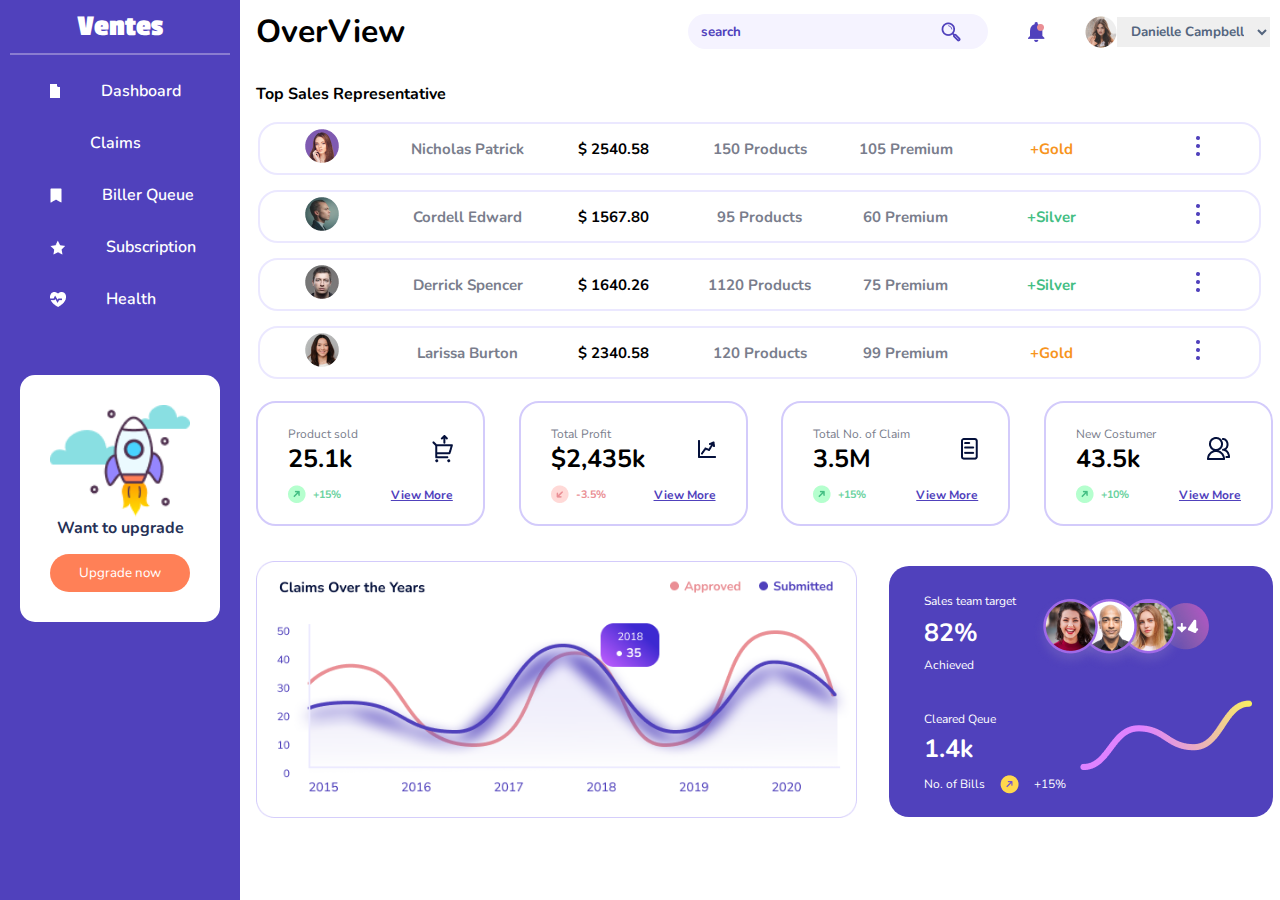
==== index.html @ ef834a9b "ventes" ====
<!DOCTYPE html>
<html lang="en">
<head>
    <meta charset="UTF-8">
    <meta name="viewport" content="width=device-width, initial-scale=1.0">
    <title>Document</title>
    <link rel="stylesheet" href="css/style.css">
</head>
<body>
        <section class="side-nav">
            <h1>Ventes</h1>
            <hr/>

            <div class="links">
            <li class="active"><a href=""><img src="images/path3.png" alt="">Dashboard</a></li>
              <li><a href=""><img src="images/Path3.png" alt=""><span>Claims</span></a></li>
              <li><a href=""><img src="images/Path2.png" alt=""><span>Biller Queue</span></a></li>
              <li><a href=""><img src="images/Path1.png" alt=""><span>Subscription</span></a></li>
              <li><a href=""><img src="images/Path.png" alt=""><span>Health</span></a></p></a></li>
            </div >
               
            <div class="side-nav_buttom">
                 <img src="images/ventes.png" alt="" class="ventes_img">
                 <p class="upgrade">Want to upgrade</p>
                 <button><a>Upgrade now</a></button>
            </div>
        </section>

        <main class="main-content">
            <header>
                <div class="header-content">
                <h1>OverView</h1>
                <section class="OverView">
                    <div class="search-engine">
                        <input type="text" placeholder="search"/>
                        <img src="images/search icon.png" alt="" class = "search">
                    </div>
                    <img src="images/Notification.png" alt="">
                    <div class="profile">
                    <img src="images/Profile icon.png" alt="" >
                    <div class="one">
                            <select name="" id="">
                                <option value="">Danielle Campbell</option>
                            </select>
                        </div>
                    </div>
                </header>

        <section class="top-sales">
             <p>Top Sales Representative</p>
             <table>
                <tr>
                    <th><img src="images/Bitmap (6).png" alt=""></th>
                    <th>Nicholas Patrick</th>
                    <th class="cents">$ 2540.58</th>
                    <th>150 Products</th>
                    <th>105 Premium</th>
                    <th class="gold">+Gold</th>
                    <th><img src="images/Group 73.png" alt=""></th>
                </tr>
                <tr>
                    <th><img src="images/Bitmap (7).png" alt=""></th>
                    <th>Cordell Edward</th>
                    <th class="cents">$ 1567.80</th>
                    <th>95 Products</th>
                    <th>60 Premium</th>
                    <th class="silver">+Silver</th>
                    <th><img src="images/Group 73.png" alt=""></th>
                </tr>
                <tr>
                    <th><img src="images/Bitmap (8).png" alt=""></th>
                    <th>Derrick Spencer</th>
                    <th class="cents">$ 1640.26</th>
                    <th>1120 Products</th>
                    <th>75 Premium</th>
                    <th class="silver">+Silver</th>
                    <th><img src="images/Group 73.png" alt=""></th>
                </tr>
                <tr>
                    <th><img src="images/Bitmap (9).png" alt=""></th>
                    <th>Larissa Burton</th>
                    <th class="cents">$ 2340.58</th>
                    <th>120 Products</th>
                    <th>99 Premium</th>
                    <th class="gold">+Gold</th>
                    <th><img src="images/Group 73.png" alt=""></th>
                </tr>
             </table>
        </section>

        <section class="sales">
            <section class="slaes-hightlight">
            <div class="sales-margin">
                <div>
                    <p>Product sold</p>
                    <h1>25.1k</h1>
              </div>
            <img src="images/Bitmap (10).png" alt="">
        </div>

          <div class="gains">
                <div class="roi">
                    <img src="images/increase.png" alt="">
                    <h6>+15%</h6>
               </div>

                <div class="report">
                    <p><a href="">View More</a></p>
                </div>
          </div>
    </section>  

            <section class="slaes-hightlight">
            <div class="sales-margin">
                <div>
                    <p>Total Profit</p>
                    <h1>$2,435k</h1>
              </div>
            <img src="images/Bitmap (11).png" alt="">
        </div>

          <div class="gains">
                <div class="roi">
                    <img src="images/reduce.png" alt="">
                    <h6 class="red">-3.5%</h6>
               </div>

                <div class="report">
                    <p><a href="">View More</a></p>
                </div>
          </div>
    </section>  

            <section class="slaes-hightlight">
            <div class="sales-margin">
                <div>
                    <p>Total No. of Claim</p>
                    <h1>3.5M</h1>
              </div>
            <img src="images/Bitmap (12).png" alt="">
        </div>

          <div class="gains">
                <div class="roi">
                    <img src="images/increase.png" alt="">
                    <h6>+15%</h6>
               </div>

                <div class="report">
                    <p><a href="">View More</a></p>
                </div>
          </div>
    </section>  

            <section class="slaes-hightlight">
            <div class="sales-margin">
                <div>
                    <p>New Costumer</p>
                    <h1>43.5k</h1>
              </div>
            <img src="images/Bitmap (13).png" alt="">
        </div>

          <div class="gains">
                <div class="roi">
                    <img src="images/increase.png" alt="">
                    <h6>+10%</h6>
               </div>

                <div class="report">
                    <p><a href="">View More</a></p>
                </div>
          </div>
    </section> 
</section>


        <section class="analytics">
            <section>
              <img src="images/graph card.png" alt="" class="graph-card">
            </section> 

            <section class="analytics-sales">
            <div class="the_target">
                <div>
                    <P>Sales team target</P>
                    <h1>82%</h1>
                    <p>Achieved</p>
                </div>
                <img src="images//Group 10 (1).png" alt="">
        </div>

        <div class="que">
            <div class="cleared"> 
                <div>
                    <p>Cleared Qeue</p>
                    <h1>1.4k</h1>
                </div>
                <img src="images/Rectangle 266.png" alt="">
        </div>

                <div class="bills">
                    <p>No. of Bills</p>
                    <img src="images/Group 14 (2).png" alt="">
                    <p>+15%</p>
                </div>
            </section>     
    </section>
    </main>

        

    <script src="main.js"></script>
</body>
</html>
---- css/style.css ----
@import url("https://fonts.googleapis.com/css2?family=Passion+One:wght@400;700;900&display=swap");
@import url("https://fonts.googleapis.com/css2?family=Nunito:ital,wght@0,200..1000;1,200..1000&display=swap");
@font-face {
  font-family: "Proxima";
  font-style: normal;
  src: url("../Proxima Nova Font.otf");
}
* {
  margin: 0;
  padding: 0;
  box-sizing: border-box;
}

body {
  display: flex;
}

.side-nav {
  background-color: #5041BC;
  position: fixed;
  left: 0;
  top: 0;
  width: 240px;
  height: 100vh;
  transition: all 0.5s;
  overflow: hidden;
}
.side-nav h1 {
  text-align: center;
  color: #fff;
  font-size: 30px;
  font-family: "Passion One", sans-serif;
  margin-top: 10px;
}
.side-nav hr {
  margin: 10px;
  border: 0.5px solid #8a7dd0;
}
.side-nav .links {
  list-style-type: none;
}
.side-nav .links li {
  padding: 15px;
  margin-left: 35px;
}
.side-nav .links li a {
  color: #fff;
  text-decoration: none;
  font-family: "Nunito", sans-serif;
  font-weight: 600;
  transition: all 0.5s;
  display: flex;
  align-items: center;
  gap: 40px;
}
.side-nav .links li a:hover {
  background-color: #fff;
  color: #5041BC;
  padding: 10px 13px;
  border-radius: 10px;
  font-weight: bold;
}
.side-nav .links li a span {
  overflow: hidden;
}
.side-nav .links li img {
  background-color: #5041BC;
}

.side-nav_buttom {
  background-color: #fff;
  padding: 30px;
  width: 200px;
  border-radius: 15px;
  display: flex;
  flex-direction: column;
  margin: 50px auto;
}
.side-nav_buttom .upgrade {
  text-align: center;
  font-family: "Nunito", sans-serif;
  color: #263156;
  font-weight: bold;
}
.side-nav_buttom button {
  margin-top: 15px;
  font-family: "Nunito", sans-serif;
  background-color: #FF8057;
  color: #fff;
  padding: 10px 20px;
  border: none;
  border-radius: 20px;
}

@media screen and (max-width: 500px) {
  .side-nav {
    width: 100px;
  }
  .side-nav:hover {
    width: 240px;
    transition: 0.5s;
  }
  .side-nav h1 {
    font-size: 20px;
  }
}
.main-content {
  position: relative;
  width: 100%;
  margin-left: 20vw;
  border-top-left-radius: 30px;
  border-bottom-left-radius: 30px;
}

.header-content {
  display: flex;
  align-items: center;
  justify-content: space-between;
  margin-top: 10px;
}
.header-content h1 {
  font-family: "Nunito", sans-serif;
  font-weight: bold;
}
.header-content .profile {
  display: flex;
  align-items: center;
  justify-content: none;
  align-items: center;
}
.header-content .profile .one select {
  border: none;
  padding: 5px 10px;
  color: #54657E;
  font-family: "Nunito", sans-serif;
  font-weight: bold;
  margin-right: 10px;
}
.header-content .OverView {
  display: flex;
  align-items: center;
  justify-content: none;
  gap: 40px;
}
.header-content .search-engine {
  display: flex;
  align-items: center;
  justify-content: none;
  width: 300px;
  border-radius: 30px;
  padding: 3px;
  background-color: #F5F3FF;
}
.header-content .search-engine ::-moz-placeholder {
  font-family: "Nunito", sans-serif;
  color: #5041BC;
  font-weight: bold;
}
.header-content .search-engine ::placeholder {
  font-family: "Nunito", sans-serif;
  color: #5041BC;
  font-weight: bold;
}
.header-content .search-engine input {
  background: transparent;
  outline: none;
  border: 15px;
  padding: 7px 10px;
  width: 250px;
}
.header-content .search-engine .search {
  width: 1.25rem;
  padding: 0px;
  transition: all 0.5s ease-in-out;
}
.header-content .search-engine .search:hover {
  transform: rotate(360deg);
}

.top-sales p {
  font-weight: bold;
  font-family: "Nunito", sans-serif;
  margin-top: 30px;
}
.top-sales table {
  font-family: "Nunito", sans-serif;
}
.top-sales table tr {
  display: grid;
  grid-template-columns: repeat(7, 2fr);
  align-items: center;
  place-content: center;
  justify-items: center;
  gap: 23px;
  border: 2px solid #EBE8FF;
  border-radius: 20px;
  margin-top: 15px;
}
.top-sales table tr th {
  font-size: 15px;
  color: #797D8C;
  padding: 5px;
}
.top-sales table tr .cents {
  color: #000;
  font-weight: bold;
}
.top-sales table tr .gold {
  color: #F7941D;
}
.top-sales table tr .silver {
  color: #43BE83;
}

.sales {
  display: flex;
  align-items: center;
  justify-content: space-between;
  padding-right: 7px;
}

.slaes-hightlight {
  border: 2px solid #D3CBFB;
  border-radius: 20px;
  margin-top: 20px;
  width: 22.5%;
  padding: 15px;
}

.sales-margin {
  display: flex;
  align-items: center;
  justify-content: space-between;
  padding: 3px 15px;
  font-family: "Nunito", sans-serif;
}
.sales-margin p {
  font-size: 12px;
  color: #797D8C;
  margin-top: 5px;
}
.sales-margin h1 {
  font-size: 25px;
}

.gains {
  display: flex;
  align-items: center;
  justify-content: space-between;
  padding: 4px 15px;
  font-family: "Nunito", sans-serif;
}
.gains .roi {
  display: flex;
  align-items: center;
  justify-content: none;
  gap: 7px;
}
.gains .roi h6 {
  color: #6AD2A0;
}
.gains .roi .red {
  color: #EA8F95;
}
.gains .report a {
  color: #5041BC;
  font-size: 12px;
  font-weight: bold;
  text-decoration: underline;
}

.analytics {
  display: flex;
  align-items: center;
  justify-content: space-between;
  padding-right: 7px;
  margin-top: 20px;
}
.analytics .graph-card {
  width: 95%;
}
.analytics .analytics-sales {
  background-color: #5041BC;
  background-repeat: no-repeat;
  background-position: center;
  margin: 20px 0;
  border-radius: 20px;
  width: 40%;
  padding: 20px;
}
.analytics .the_target {
  display: flex;
  align-items: center;
  justify-content: none;
}
.analytics .the_target p {
  padding: 7px 15px;
  color: #fff;
  font-family: "Nunito", sans-serif;
  font-size: 12px;
}
.analytics .the_target h1 {
  padding: 0 15px;
  color: #fff;
  font-family: "Nunito", sans-serif;
  font-size: 25px;
}
.analytics .que {
  margin-top: 20px;
}
.analytics .que .cleared {
  display: flex;
  align-items: center;
  justify-content: space-between;
}
.analytics .que p {
  padding: 5px 15px;
  color: #fff;
  font-family: "Nunito", sans-serif;
  font-size: 12px;
}
.analytics .que h1 {
  padding: 0 15px;
  color: #fff;
  font-family: "Nunito", sans-serif;
  font-size: 25px;
}
.analytics .que .bills {
  display: flex;
  align-items: center;
  justify-content: none;
}/*# sourceMappingURL=style.css.map */
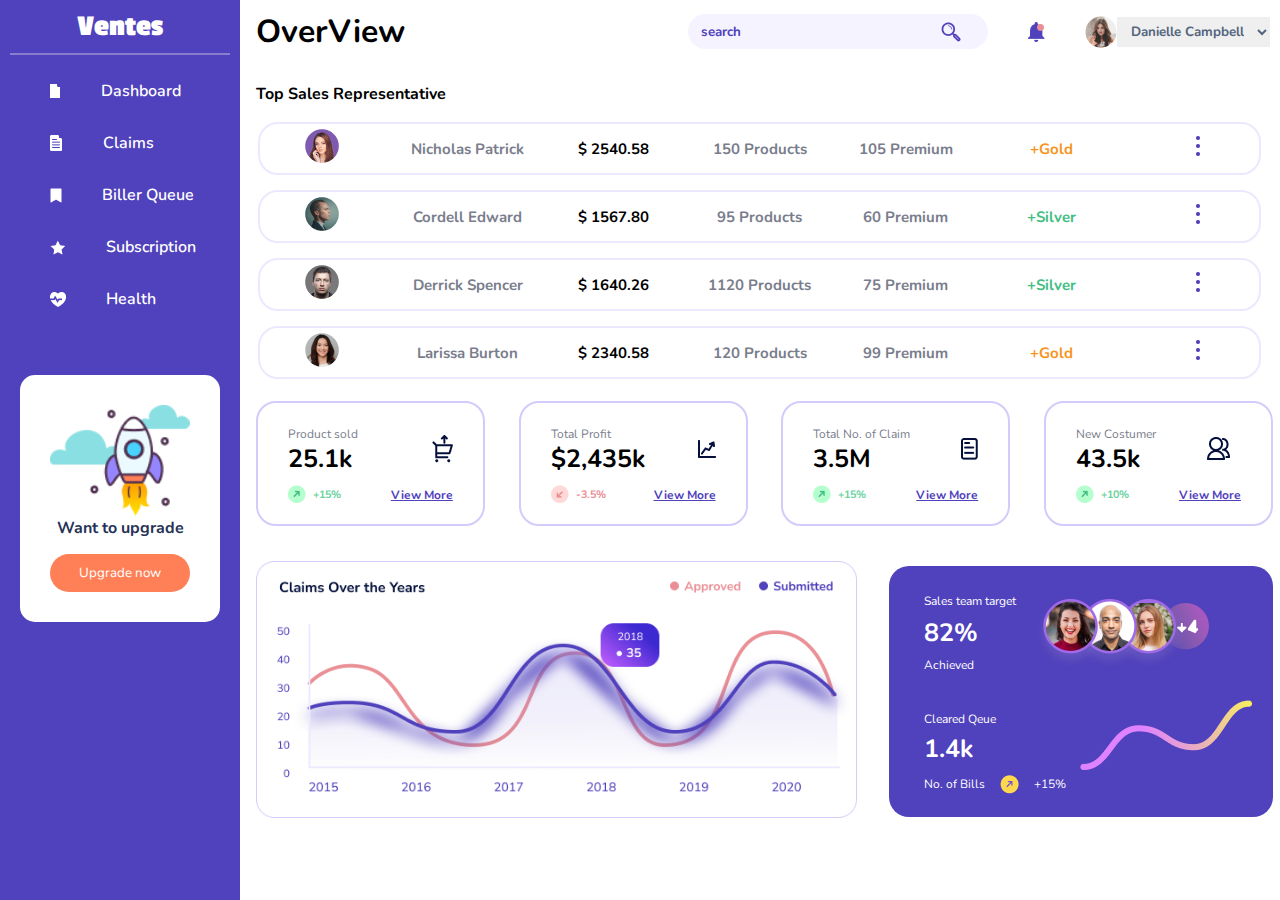
==== commit 06cd2618: "ventes" ====
--- a/index.html
+++ b/index.html
@@ -12,11 +12,11 @@
             <hr/>
 
             <div class="links">
-            <li class="active"><a href=""><img src="images/path3.png" alt="">Dashboard</a></li>
-              <li><a href=""><img src="images/Path3.png" alt=""><span>Claims</span></a></li>
-              <li><a href=""><img src="images/Path2.png" alt=""><span>Biller Queue</span></a></li>
-              <li><a href=""><img src="images/Path1.png" alt=""><span>Subscription</span></a></li>
-              <li><a href=""><img src="images/Path.png" alt=""><span>Health</span></a></p></a></li>
+            <li class="active"><a href=""><img src="./images/path3.png" alt="">Dashboard</a></li>
+              <li><a href=""><img src="./images/Group 6.png" alt=""><span>Claims</span></a></li>
+              <li><a href=""><img src="./images/Path2.png" alt=""><span>Biller Queue</span></a></li>
+              <li><a href=""><img src="./images/Path1.png" alt=""><span>Subscription</span></a></li>
+              <li><a href=""><img src="./images/Path.png" alt=""><span>Health</span></a></p></a></li>
             </div >
                
             <div class="side-nav_buttom">
